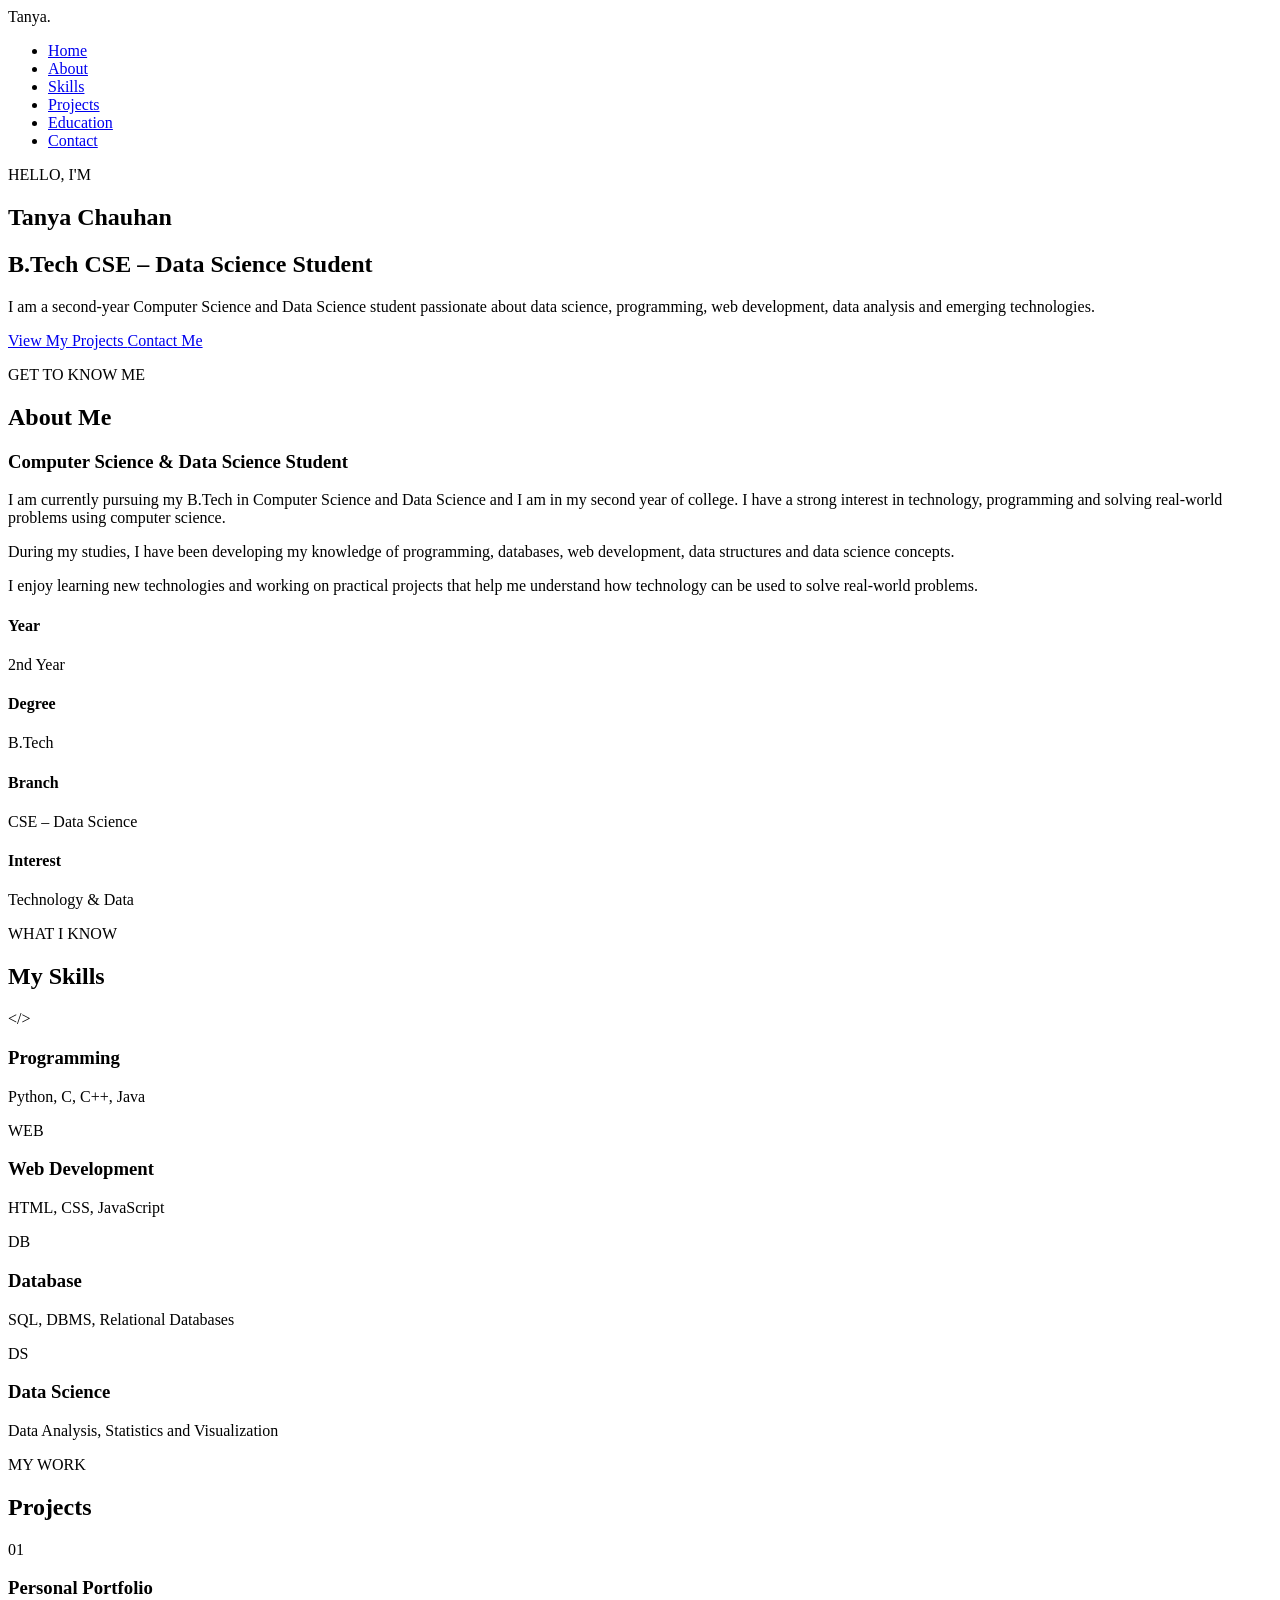
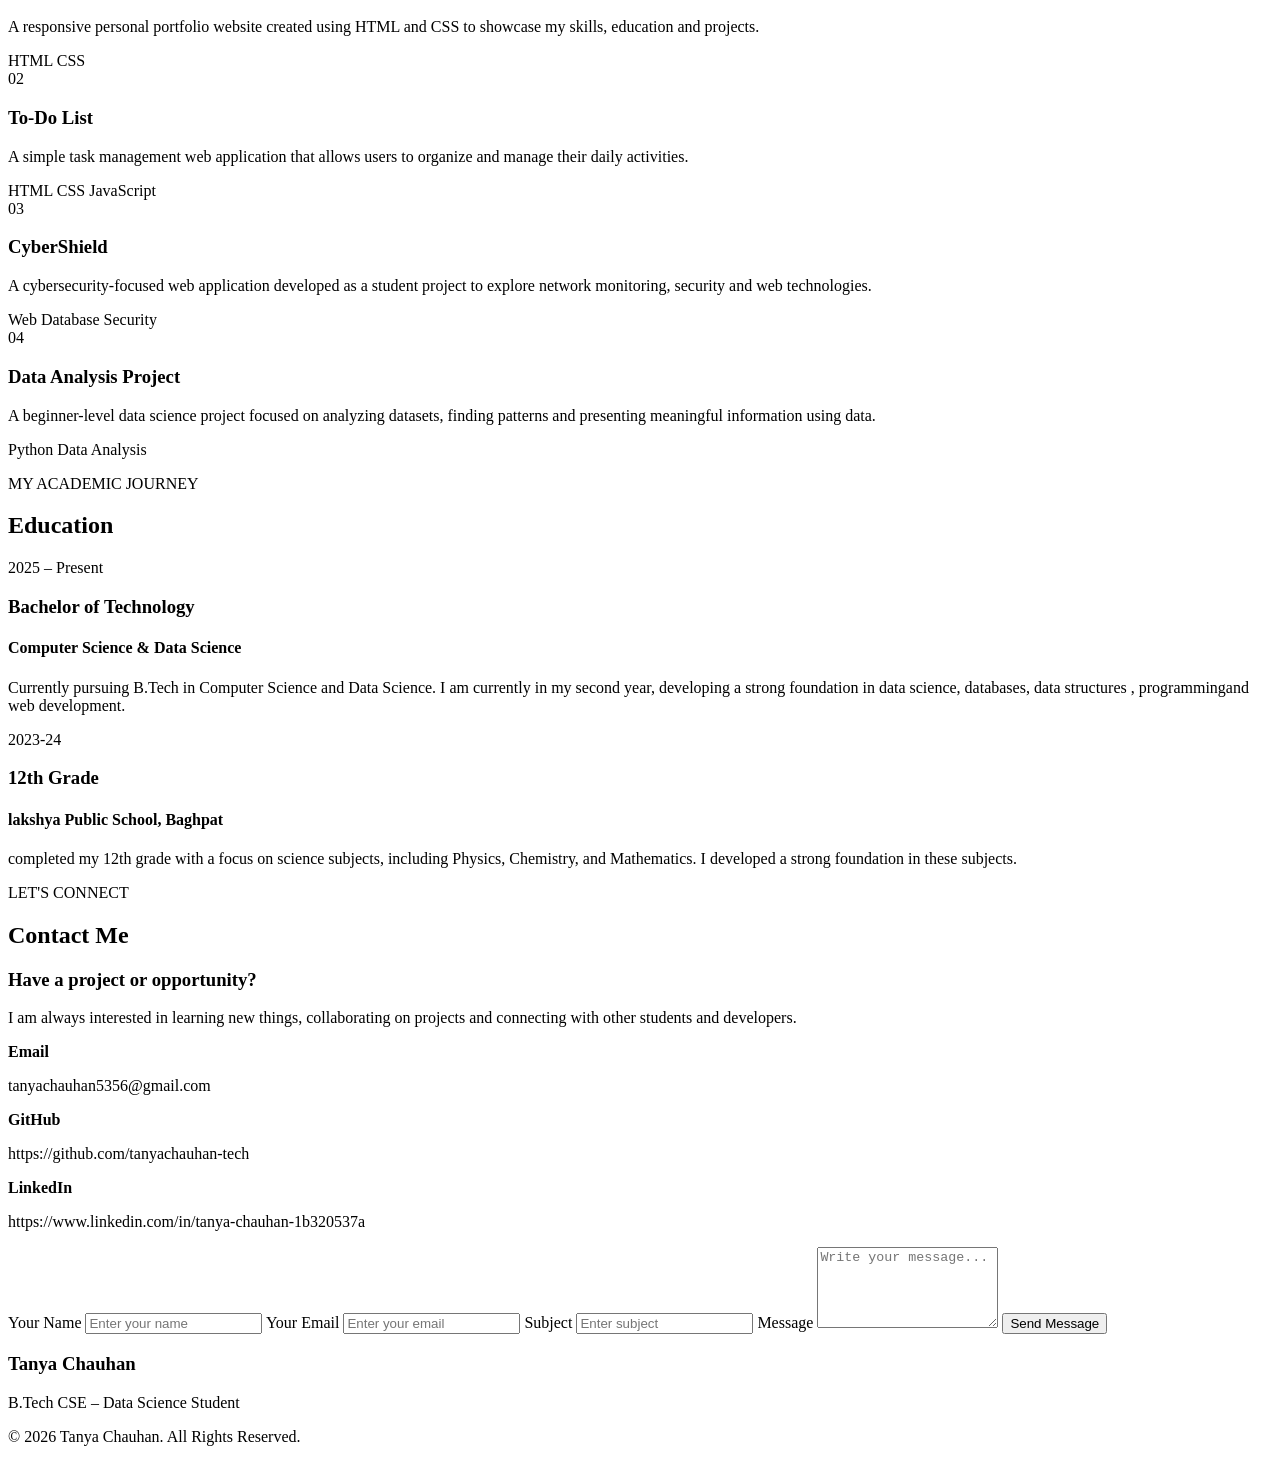
==== Experiment 2/index.html @ ebcb8bf5 "index.html" ====
<!DOCTYPE html>
<html lang="en">

<head>
    <meta charset="UTF-8">

    <meta name="viewport"
          content="width=device-width, initial-scale=1.0">

    <title>Tanya Chauhan | CS & Data Science Student</title>

    <link rel="stylesheet" href="style.css">
</head>

<body>

    <header>
        <nav class="navbar">

            <div class="logo">
                Tanya<span>.</span>
            </div>

            <ul class="nav-links">
                <li><a href="#home">Home</a></li>
                <li><a href="#about">About</a></li>
                <li><a href="#skills">Skills</a></li>
                <li><a href="#projects">Projects</a></li>
                <li><a href="#education">Education</a></li>
                <li><a href="#contact">Contact</a></li>
            </ul>

        </nav>
    </header>

    <section id="home" class="home">

        <div class="home-content">

            <p class="intro">HELLO, I'M</p>

            <h1>
                Tanya Chauhan
            </h1>

            <h2>
                B.Tech CSE – Data Science Student
            </h2>

            <p class="home-text">
                I am a second-year Computer Science and Data Science
                student passionate about data science, programming, web development,
                data analysis and emerging technologies.
            </p>

            <div class="home-buttons">

                <a href="#projects" class="btn">
                    View My Projects
                </a>

                <a href="#contact" class="btn secondary">
                    Contact Me
                </a>

            </div>

        </div>

    </section>

    <section id="about" class="section">

        <div class="section-title">

            <p>GET TO KNOW ME</p>

            <h2>About Me</h2>

        </div>

        <div class="about-container">

            <div class="about-text">

                <h3>
                    Computer Science & Data Science Student
                </h3>

                <p>
                    I am currently pursuing my B.Tech in Computer Science
                    and Data Science and I am in my second year of college.
                    I have a strong interest in technology, programming
                    and solving real-world problems using computer science.
                </p>

                <p>
                    During my studies, I have been developing my knowledge
                    of programming, databases, web development, data
                    structures and data science concepts.
                </p>

                <p>
                    I enjoy learning new technologies and working on
                    practical projects that help me understand how
                    technology can be used to solve real-world problems.
                </p>

            </div>


            <div class="about-card">

                <div class="info-box">
                    <h4>Year</h4>
                    <p>2nd Year</p>
                </div>

                <div class="info-box">
                    <h4>Degree</h4>
                    <p>B.Tech</p>
                </div>

                <div class="info-box">
                    <h4>Branch</h4>
                    <p>CSE – Data Science</p>
                </div>

                <div class="info-box">
                    <h4>Interest</h4>
                    <p>Technology & Data</p>
                </div>

            </div>

        </div>

    </section>

    <section id="skills" class="section skills-section">

        <div class="section-title">

            <p>WHAT I KNOW</p>

            <h2>My Skills</h2>

        </div>


        <div class="skills-container">

            <div class="skill-card">

                <div class="skill-icon">
                    &lt;/&gt;
                </div>

                <h3>Programming</h3>

                <p>
                    Python, C, C++, Java
                </p>

            </div>


            <div class="skill-card">

                <div class="skill-icon">
                    WEB
                </div>

                <h3>Web Development</h3>

                <p>
                    HTML, CSS, JavaScript
                </p>

            </div>


            <div class="skill-card">

                <div class="skill-icon">
                    DB
                </div>

                <h3>Database</h3>

                <p>
                    SQL, DBMS, Relational Databases
                </p>

            </div>


            <div class="skill-card">

                <div class="skill-icon">
                    DS
                </div>

                <h3>Data Science</h3>

                <p>
                    Data Analysis, Statistics and Visualization
                </p>

            </div>

        </div>

    </section>

    <section id="projects" class="section">

        <div class="section-title">

            <p>MY WORK</p>

            <h2>Projects</h2>

        </div>


        <div class="projects-container">

            <div class="project-card">

                <div class="project-number">
                    01
                </div>

                <h3>
                    Personal Portfolio
                </h3>

                <p>
                    A responsive personal portfolio website created
                    using HTML and CSS to showcase my skills,
                    education and projects.
                </p>

                <div class="project-tech">
                    <span>HTML</span>
                    <span>CSS</span>
                </div>

            </div>

            <div class="project-card">

                <div class="project-number">
                    02
                </div>

                <h3>
                    To-Do List
                </h3>

                <p>
                    A simple task management web application that
                    allows users to organize and manage their daily
                    activities.
                </p>

                <div class="project-tech">
                    <span>HTML</span>
                    <span>CSS</span>
                    <span>JavaScript</span>
                </div>

            </div>

            <div class="project-card">

                <div class="project-number">
                    03
                </div>

                <h3>
                    CyberShield
                </h3>

                <p>
                    A cybersecurity-focused web application developed
                    as a student project to explore network monitoring,
                    security and web technologies.
                </p>

                <div class="project-tech">
                    <span>Web</span>
                    <span>Database</span>
                    <span>Security</span>
                </div>

            </div>

            <div class="project-card">

                <div class="project-number">
                    04
                </div>

                <h3>
                    Data Analysis Project
                </h3>

                <p>
                    A beginner-level data science project focused on
                    analyzing datasets, finding patterns and presenting
                    meaningful information using data.
                </p>

                <div class="project-tech">
                    <span>Python</span>
                    <span>Data Analysis</span>
                </div>

            </div>

        </div>

    </section>

    <section id="education"
             class="section education-section">

        <div class="section-title">

            <p>MY ACADEMIC JOURNEY</p>

            <h2>Education</h2>

        </div>


        <div class="education-card">

            <div class="education-year">
                2025 – Present
            </div>

            <div class="education-content">

                <h3>
                    Bachelor of Technology
                </h3>

                <h4>
                    Computer Science & Data Science
                </h4>

                <p>
                    Currently pursuing B.Tech in Computer Science and
                    Data Science. I am currently in my second year,
                    developing a strong foundation in data science,
                    databases, data structures , programmingand web development.
                </p>

            </div>
            <div class="education-year">
                2023-24
            </div>

            <div class="education-content">

                <h3>
                    12th Grade
                </h3>

                <h4>
                    lakshya Public School, Baghpat
                </h4>

                <p>
                    completed my 12th grade with a focus on science subjects,
                    including Physics, Chemistry, and Mathematics. I developed
                    a strong foundation in these subjects. 
                </p>

            </div>


        </div>

    </section>

    <section id="contact" class="section contact-section">

        <div class="section-title">

            <p>LET'S CONNECT</p>

            <h2>Contact Me</h2>

        </div>


        <div class="contact-container">


            <div class="contact-info">

                <h3>
                    Have a project or opportunity?
                </h3>

                <p>
                    I am always interested in learning new things,
                    collaborating on projects and connecting with
                    other students and developers.
                </p>

                <div class="contact-detail">
                    <strong>Email</strong>
                    <p>tanyachauhan5356@gmail.com</p>
                </div>

                <div class="contact-detail">
                    <strong>GitHub</strong>
                    <p>https://github.com/tanyachauhan-tech</p>
                </div>

                <div class="contact-detail">
                    <strong>LinkedIn</strong>
                    <p>https://www.linkedin.com/in/tanya-chauhan-1b320537a</p>
                </div>

            </div>


            <form class="contact-form">

                <label for="name">
                    Your Name
                </label>

                <input
                    type="text"
                    id="name"
                    placeholder="Enter your name"
                    required
                >


                <label for="email">
                    Your Email
                </label>

                <input
                    type="email"
                    id="email"
                    placeholder="Enter your email"
                    required
                >


                <label for="subject">
                    Subject
                </label>

                <input
                    type="text"
                    id="subject"
                    placeholder="Enter subject"
                    required
                >


                <label for="message">
                    Message
                </label>

                <textarea
                    id="message"
                    rows="5"
                    placeholder="Write your message..."
                    required
                ></textarea>


                <button type="submit">
                    Send Message
                </button>

            </form>

        </div>

    </section>

    <footer>

        <div class="footer-content">

            <h3>Tanya Chauhan</h3>

            <p>
                B.Tech CSE – Data Science Student
            </p>

            <p class="copyright">
                © 2026 Tanya Chauhan. All Rights Reserved.
            </p>

        </div>

    </footer>

</body>

</html>
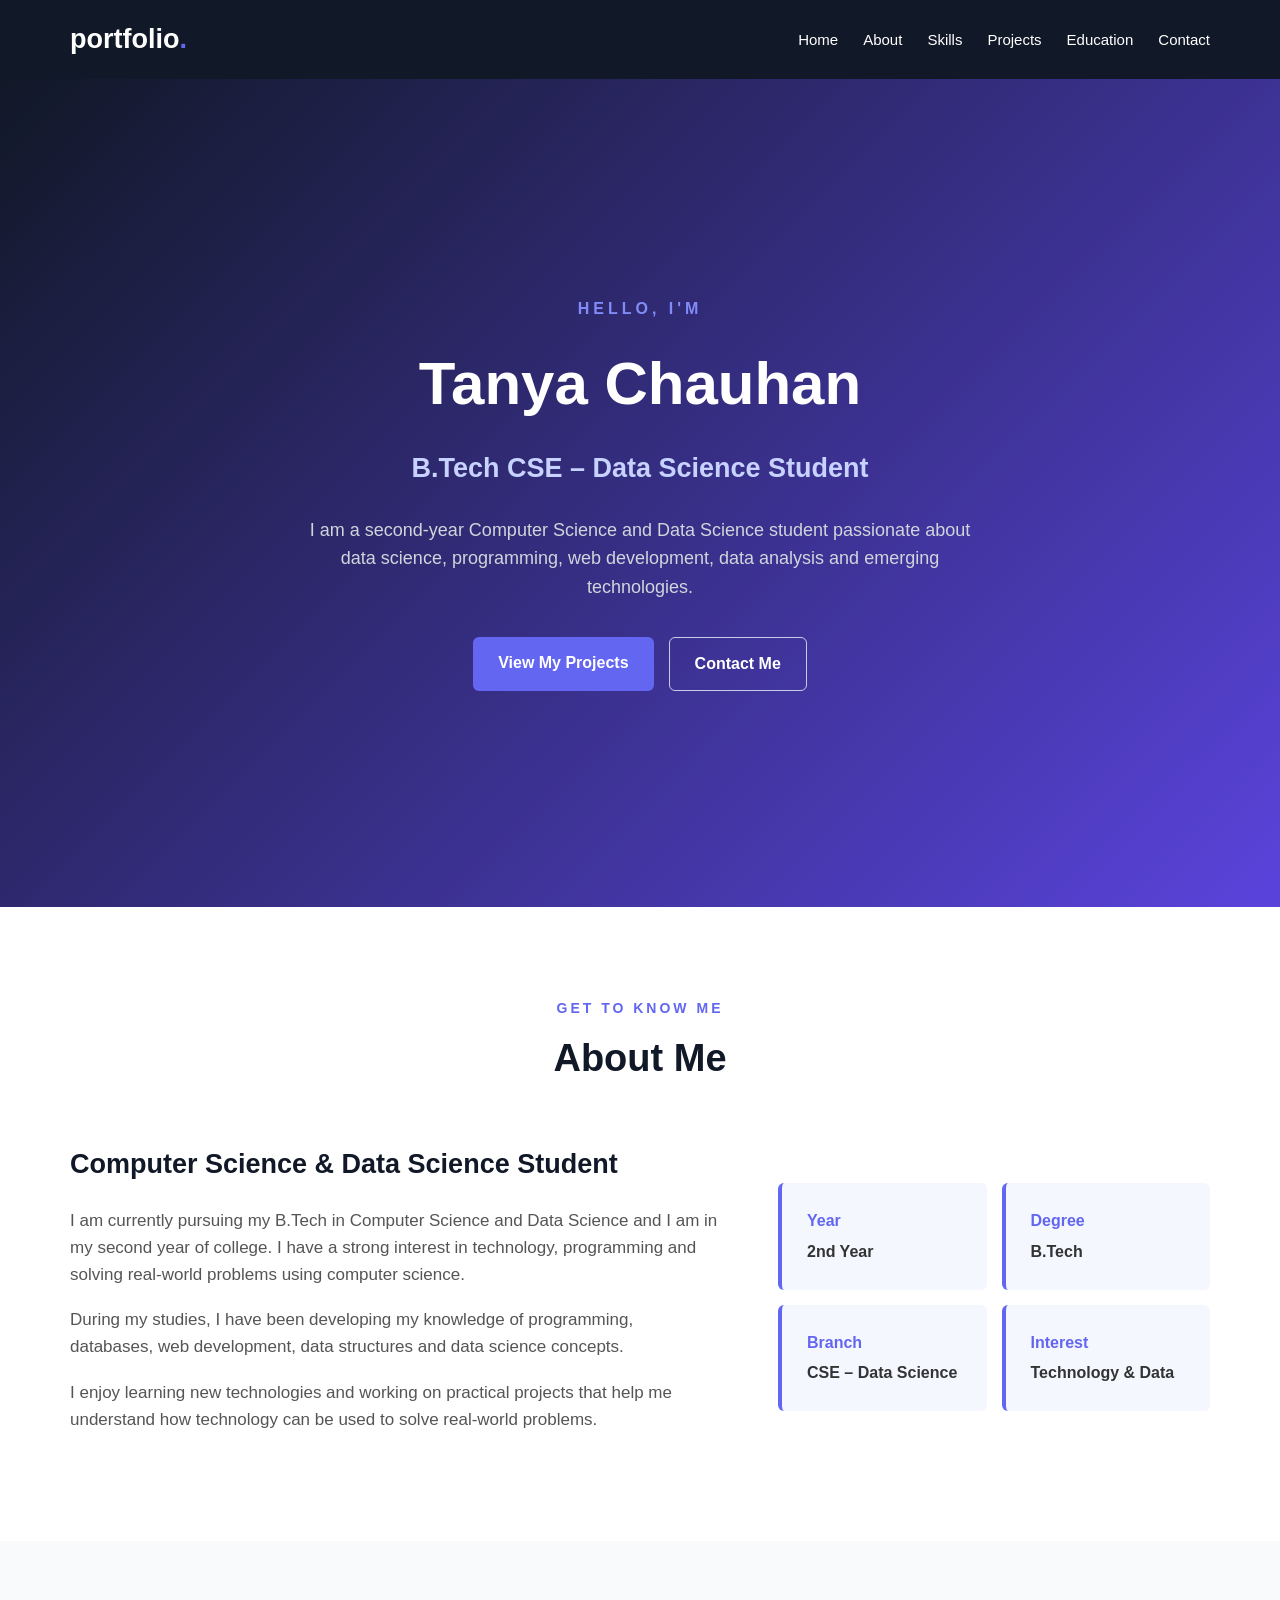
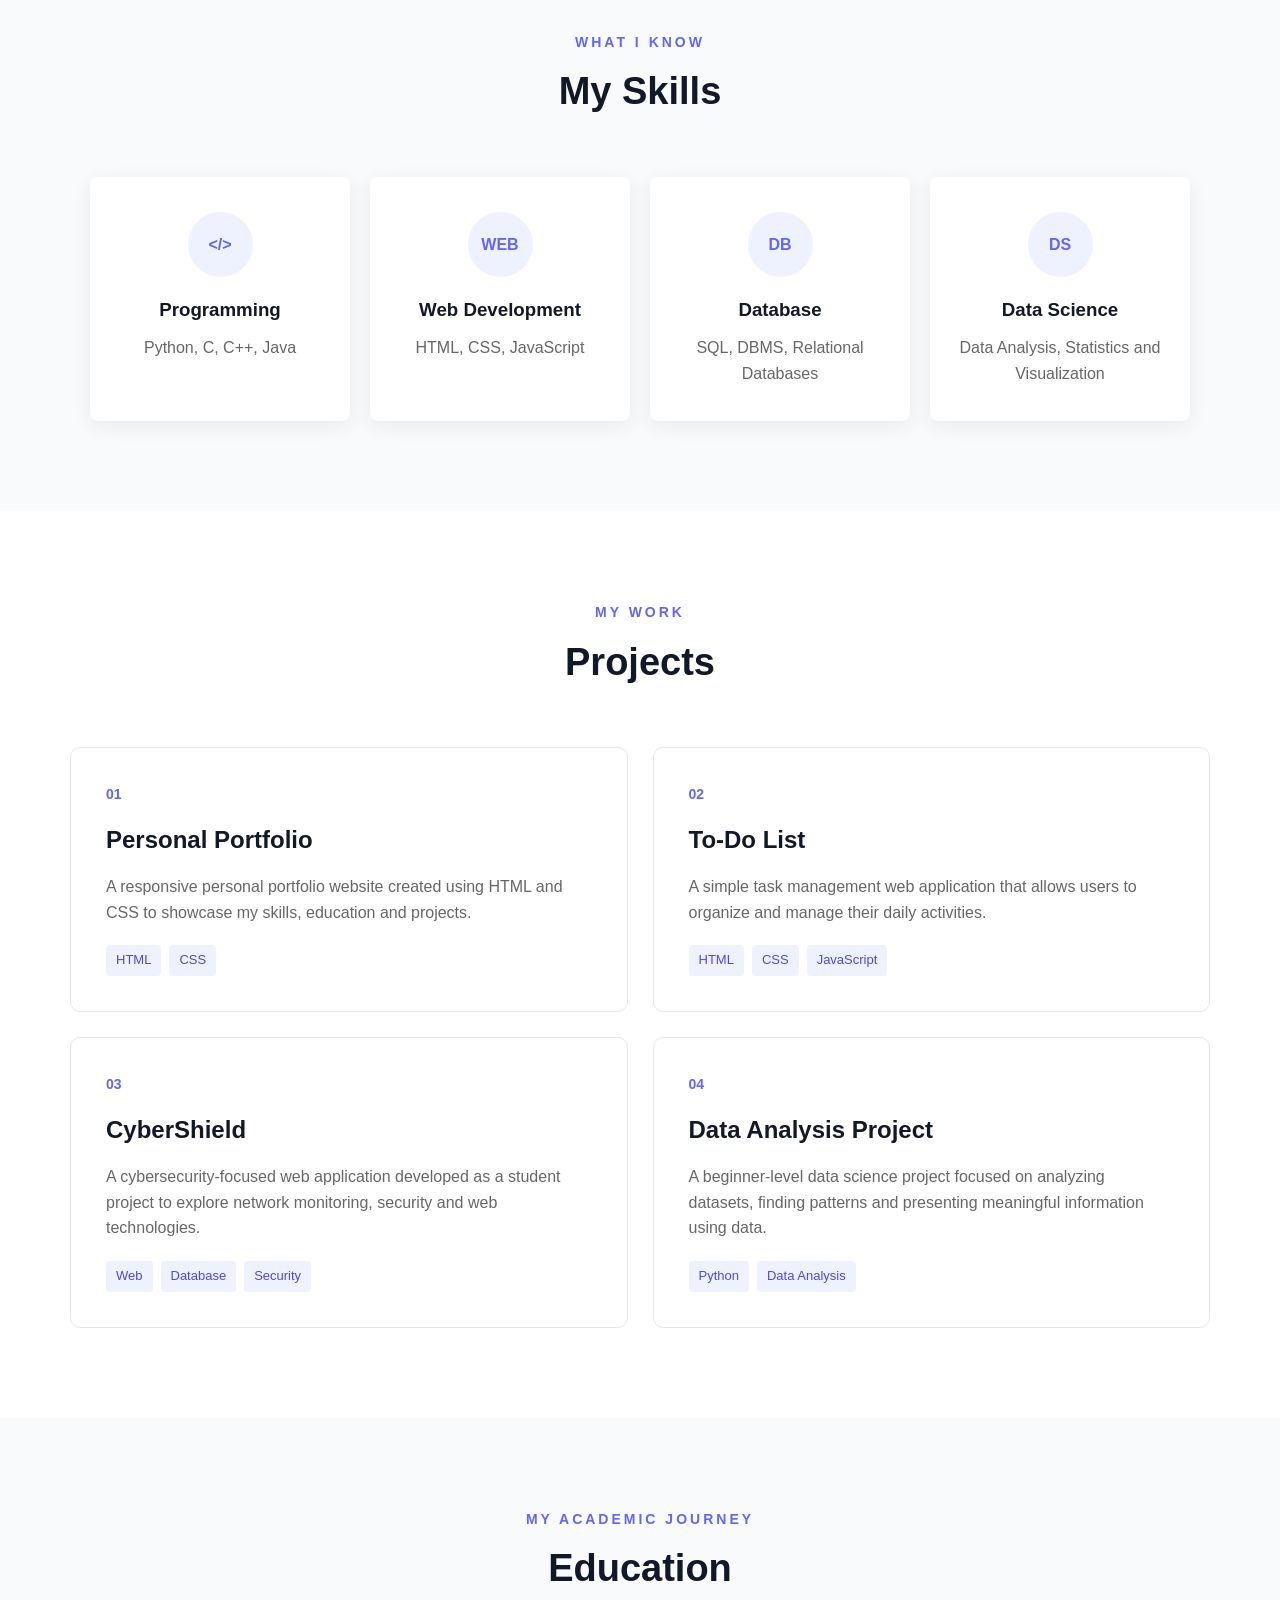
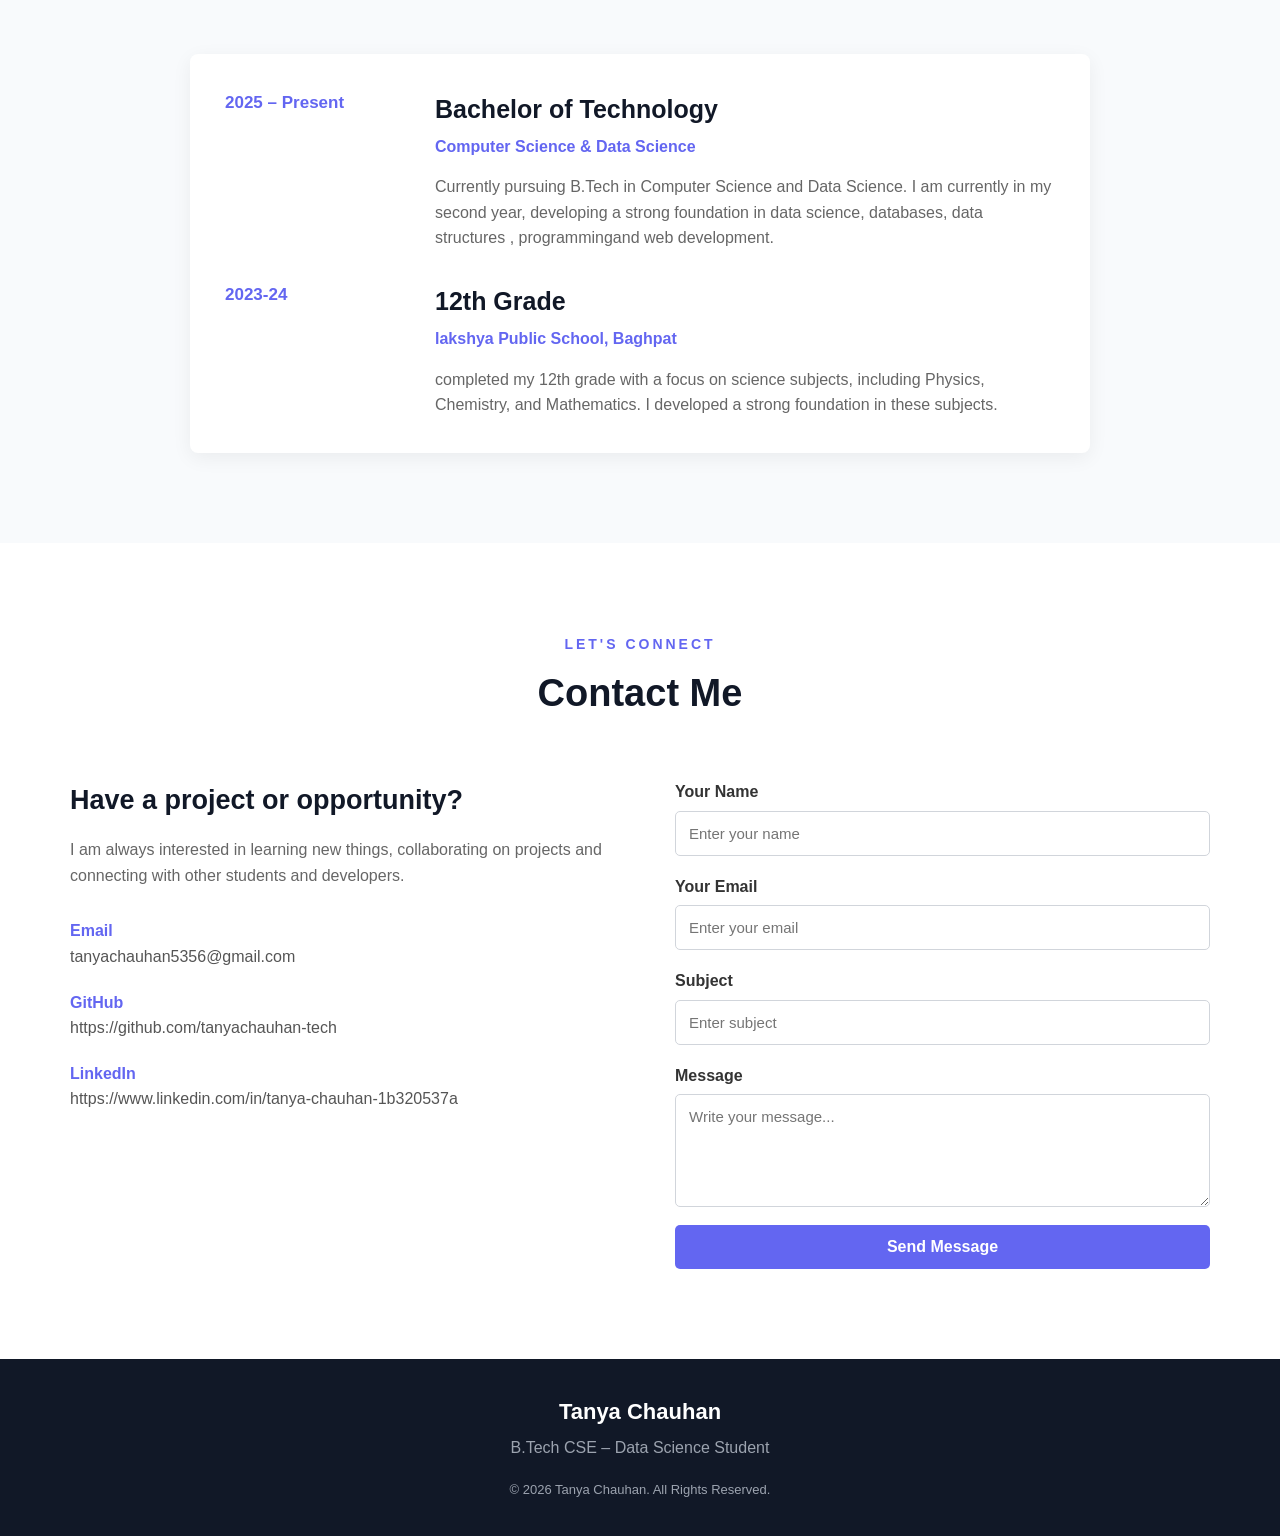
==== commit 2a0df5c3: "index.html" ====
--- a/Experiment 2/index.html
+++ b/Experiment 2/index.html
@@ -18,7 +18,7 @@
         <nav class="navbar">
 
             <div class="logo">
-                Tanya<span>.</span>
+                portfolio<span>.</span>
             </div>
 
             <ul class="nav-links">
--- a/Experiment 2/style.css
+++ b/Experiment 2/style.css
@@ -0,0 +1,632 @@
+* {
+    margin: 0;
+    padding: 0;
+    box-sizing: border-box;
+    scroll-behavior: smooth;
+}
+
+body {
+    font-family: Arial, Helvetica, sans-serif;
+    line-height: 1.6;
+    color: #333;
+    background-color: #ffffff;
+}
+
+a {
+    text-decoration: none;
+}
+
+ul {
+    list-style: none;
+}
+
+header {
+    background-color: #111827;
+    position: sticky;
+    top: 0;
+    z-index: 1000;
+}
+
+.navbar {
+    max-width: 1200px;
+    margin: auto;
+
+    display: flex;
+    justify-content: space-between;
+    align-items: center;
+
+    padding: 18px 30px;
+}
+
+.logo {
+    color: white;
+    font-size: 27px;
+    font-weight: bold;
+}
+
+.logo span {
+    color: #6366f1;
+}
+
+.nav-links {
+    display: flex;
+    gap: 25px;
+}
+
+.nav-links a {
+    color: #ffffff;
+    font-size: 15px;
+    transition: 0.3s;
+}
+
+.nav-links a:hover {
+    color: #818cf8;
+}
+
+.home {
+    min-height: 92vh;
+
+    display: flex;
+    justify-content: center;
+    align-items: center;
+
+    text-align: center;
+
+    padding: 50px 20px;
+
+    background:
+        linear-gradient(
+            135deg,
+            #111827,
+            #5a43dc
+        );
+
+    color: white;
+}
+
+.home-content {
+    max-width: 850px;
+}
+
+.intro {
+    color: #818cf8;
+    font-size: 16px;
+    font-weight: bold;
+    letter-spacing: 4px;
+    margin-bottom: 15px;
+}
+
+.home h1 {
+    font-size: 60px;
+    margin-bottom: 15px;
+}
+
+.home h2 {
+    font-size: 27px;
+    color: #c7d2fe;
+    margin-bottom: 25px;
+}
+
+.home-text {
+    max-width: 700px;
+    margin: auto;
+
+    font-size: 18px;
+    color: #d1d5db;
+}
+
+.home-buttons {
+    margin-top: 35px;
+
+    display: flex;
+    justify-content: center;
+    gap: 15px;
+}
+
+.btn {
+    display: inline-block;
+
+    padding: 13px 25px;
+
+    border-radius: 6px;
+
+    background-color: #6366f1;
+    color: white;
+
+    font-weight: bold;
+
+    transition: 0.3s;
+}
+
+.btn:hover {
+    background-color: #c3c1e6;
+    transform: translateY(-2px);
+}
+
+.btn.secondary {
+    background-color: transparent;
+    border: 1px solid #c9cce8;
+}
+
+.btn.secondary:hover {
+    background-color: #d1d1eb;
+}
+
+.section {
+    max-width: 1200px;
+    margin: auto;
+
+    padding: 90px 30px;
+}
+
+.section-title {
+    text-align: center;
+    margin-bottom: 55px;
+}
+
+.section-title p {
+    color: #6366f1;
+    font-size: 14px;
+    font-weight: bold;
+    letter-spacing: 3px;
+    margin-bottom: 8px;
+}
+
+.section-title h2 {
+    font-size: 38px;
+    color: #111827;
+}
+
+.about-container {
+    display: grid;
+
+    grid-template-columns:
+        1.5fr 1fr;
+
+    gap: 60px;
+
+    align-items: center;
+}
+
+.about-text h3 {
+    font-size: 27px;
+    color: #111827;
+    margin-bottom: 20px;
+}
+
+.about-text p {
+    margin-bottom: 18px;
+    color: #555;
+    font-size: 17px;
+}
+
+.about-card {
+    display: grid;
+
+    grid-template-columns: 1fr 1fr;
+
+    gap: 15px;
+}
+
+.info-box {
+    padding: 25px;
+
+    background-color: #f5f7ff;
+
+    border-left: 4px solid #6366f1;
+
+    border-radius: 6px;
+}
+
+.info-box h4 {
+    color: #6366f1;
+    margin-bottom: 5px;
+}
+
+.info-box p {
+    font-weight: bold;
+}
+
+.skills-section {
+    max-width: none;
+
+    background-color: #f8fafc;
+}
+
+.skills-container {
+    max-width: 1100px;
+    margin: auto;
+
+    display: grid;
+
+    grid-template-columns:
+        repeat(4, 1fr);
+
+    gap: 20px;
+}
+
+.skill-card {
+    background-color: white;
+
+    padding: 35px 20px;
+
+    text-align: center;
+
+    border-radius: 8px;
+
+    box-shadow:
+        0 5px 20px rgba(0, 0, 0, 0.07);
+
+    transition: 0.3s;
+}
+
+.skill-card:hover {
+    transform: translateY(-7px);
+}
+
+.skill-icon {
+    width: 65px;
+    height: 65px;
+
+    margin: auto;
+    margin-bottom: 18px;
+
+    display: flex;
+    justify-content: center;
+    align-items: center;
+
+    background-color: #eef2ff;
+
+    color: #6366f1;
+
+    border-radius: 50%;
+
+    font-weight: bold;
+}
+
+.skill-card h3 {
+    margin-bottom: 10px;
+    color: #111827;
+}
+
+.skill-card p {
+    color: #666;
+}
+
+.projects-container {
+    display: grid;
+
+    grid-template-columns:
+        repeat(2, 1fr);
+
+    gap: 25px;
+}
+
+.project-card {
+    position: relative;
+
+    padding: 35px;
+
+    background-color: white;
+
+    border: 1px solid #e5e7eb;
+
+    border-radius: 10px;
+
+    transition: 0.3s;
+}
+
+.project-card:hover {
+    transform: translateY(-7px);
+
+    box-shadow:
+        0 10px 30px rgba(0, 0, 0, 0.1);
+}
+
+.project-number {
+    color: #6366f1;
+
+    font-size: 14px;
+
+    font-weight: bold;
+
+    margin-bottom: 15px;
+}
+
+.project-card h3 {
+    font-size: 24px;
+
+    margin-bottom: 15px;
+
+    color: #111827;
+}
+
+.project-card p {
+    color: #666;
+
+    margin-bottom: 20px;
+}
+
+.project-tech {
+    display: flex;
+
+    flex-wrap: wrap;
+
+    gap: 8px;
+}
+
+.project-tech span {
+    background-color: #eef2ff;
+
+    color: #4f46e5;
+
+    padding: 5px 10px;
+
+    border-radius: 4px;
+
+    font-size: 13px;
+}
+
+
+.education-section {
+    background-color: #f8fafc;
+
+    max-width: none;
+
+    padding-left: 10%;
+    padding-right: 10%;
+}
+
+.education-card {
+    max-width: 900px;
+
+    margin: auto;
+
+    display: grid;
+
+    grid-template-columns: 180px 1fr;
+
+    gap: 30px;
+
+    padding: 35px;
+
+    background-color: white;
+
+    border-radius: 8px;
+
+    box-shadow:
+        0 5px 20px rgba(0, 0, 0, 0.06);
+}
+
+.education-year {
+    color: #6366f1;
+
+    font-weight: bold;
+
+    font-size: 17px;
+}
+
+.education-content h3 {
+    font-size: 25px;
+
+    color: #111827;
+}
+
+.education-content h4 {
+    color: #6366f1;
+
+    margin: 5px 0 15px;
+}
+
+.education-content p {
+    color: #666;
+}
+
+
+/* =========================================
+   CONTACT
+========================================= */
+
+.contact-container {
+    display: grid;
+
+    grid-template-columns:
+        1fr 1fr;
+
+    gap: 70px;
+}
+
+.contact-info h3 {
+    font-size: 27px;
+
+    color: #111827;
+
+    margin-bottom: 15px;
+}
+
+.contact-info > p {
+    color: #666;
+
+    margin-bottom: 30px;
+}
+
+.contact-detail {
+    margin-bottom: 20px;
+}
+
+.contact-detail strong {
+    color: #6366f1;
+}
+
+.contact-detail p {
+    color: #555;
+}
+
+
+/* Contact Form */
+
+.contact-form {
+    display: flex;
+
+    flex-direction: column;
+}
+
+.contact-form label {
+    margin-bottom: 6px;
+
+    font-weight: bold;
+
+    color: #333;
+}
+
+.contact-form input,
+.contact-form textarea {
+    padding: 13px;
+
+    margin-bottom: 18px;
+
+    border: 1px solid #d1d5db;
+
+    border-radius: 5px;
+
+    font-size: 15px;
+
+    font-family: inherit;
+}
+
+.contact-form input:focus,
+.contact-form textarea:focus {
+    outline: none;
+
+    border-color: #6366f1;
+}
+
+.contact-form button {
+    padding: 13px;
+
+    border: none;
+
+    border-radius: 5px;
+
+    background-color: #6366f1;
+
+    color: white;
+
+    font-size: 16px;
+
+    font-weight: bold;
+
+    cursor: pointer;
+
+    transition: 0.3s;
+}
+
+.contact-form button:hover {
+    background-color: #4f46e5;
+}
+
+
+/* =========================================
+   FOOTER
+========================================= */
+
+footer {
+    background-color: #111827;
+
+    color: white;
+
+    text-align: center;
+
+    padding: 35px 20px;
+}
+
+.footer-content h3 {
+    font-size: 22px;
+
+    margin-bottom: 5px;
+}
+
+.footer-content p {
+    color: #9ca3af;
+}
+
+.copyright {
+    margin-top: 20px;
+
+    font-size: 13px;
+}
+
+
+/* =========================================
+   RESPONSIVE DESIGN
+========================================= */
+
+@media (max-width: 900px) {
+
+    .nav-links {
+        gap: 12px;
+    }
+
+    .skills-container {
+        grid-template-columns:
+            repeat(2, 1fr);
+    }
+
+    .about-container {
+        grid-template-columns: 1fr;
+    }
+
+    .contact-container {
+        grid-template-columns: 1fr;
+    }
+}
+
+
+@media (max-width: 700px) {
+
+    .navbar {
+        flex-direction: column;
+
+        gap: 15px;
+    }
+
+    .nav-links {
+        flex-wrap: wrap;
+
+        justify-content: center;
+    }
+
+    .home h1 {
+        font-size: 42px;
+    }
+
+    .home h2 {
+        font-size: 21px;
+    }
+
+    .home-buttons {
+        flex-direction: column;
+
+        align-items: center;
+    }
+
+    .skills-container {
+        grid-template-columns: 1fr;
+    }
+
+    .projects-container {
+        grid-template-columns: 1fr;
+    }
+
+    .about-card {
+        grid-template-columns: 1fr;
+    }
+
+    .education-card {
+        grid-template-columns: 1fr;
+    }
+
+    .section {
+        padding: 65px 20px;
+    }
+}
